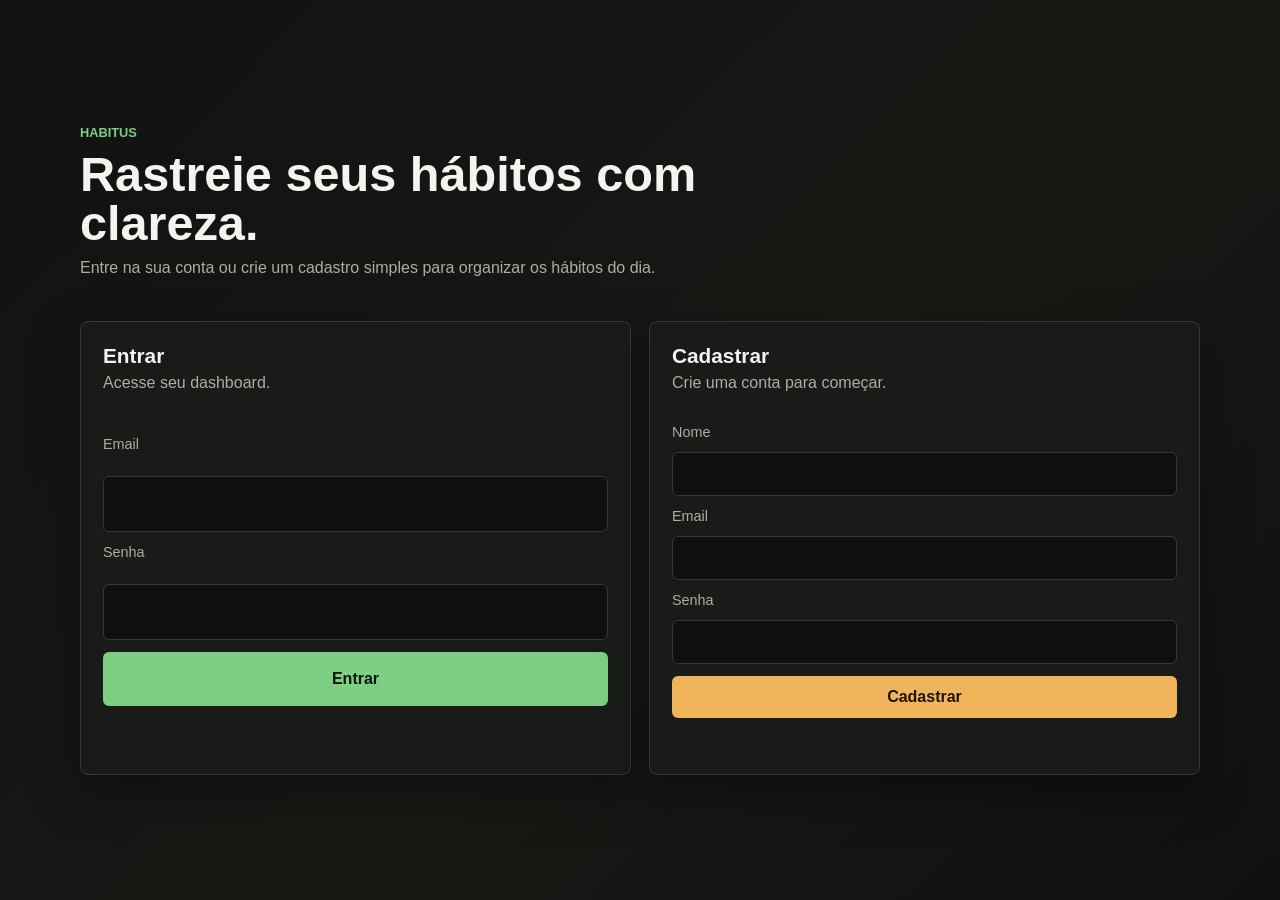
==== Habitus.Frontend/index.html @ 4e9a1e24 "Front-end simples feito" ====
<!DOCTYPE html>
<html lang="pt-BR">
<head>
    <meta charset="UTF-8">
    <meta name="viewport" content="width=device-width, initial-scale=1.0">
    <title>Habitus - Login</title>
    <link rel="stylesheet" href="css/style.css">
</head>
<body class="auth-page">
    <main class="auth-shell">
        <section class="brand-panel">
            <p class="eyebrow">Habitus</p>
            <h1>Rastreie seus hábitos com clareza.</h1>
            <p class="muted">
                Entre na sua conta ou crie um cadastro simples para organizar os hábitos do dia.
            </p>
        </section>

        <section class="auth-grid" aria-label="Acesso ao sistema">
            <form id="loginForm" class="panel form-panel">
                <div class="section-heading">
                    <h2>Entrar</h2>
                    <p>Acesse seu dashboard.</p>
                </div>

                <label for="loginEmail">Email</label>
                <input id="loginEmail" name="email" type="email" autocomplete="email" required>

                <label for="loginSenha">Senha</label>
                <input id="loginSenha" name="senha" type="password" autocomplete="current-password" required>

                <button type="submit">Entrar</button>
                <p id="loginMessage" class="message" role="status"></p>
            </form>

            <form id="registerForm" class="panel form-panel">
                <div class="section-heading">
                    <h2>Cadastrar</h2>
                    <p>Crie uma conta para começar.</p>
                </div>

                <label for="registerNome">Nome</label>
                <input id="registerNome" name="nome" type="text" autocomplete="name" required>

                <label for="registerEmail">Email</label>
                <input id="registerEmail" name="email" type="email" autocomplete="email" required>

                <label for="registerSenha">Senha</label>
                <input id="registerSenha" name="senha" type="password" autocomplete="new-password" required>

                <button type="submit" class="secondary-button">Cadastrar</button>
                <p id="registerMessage" class="message" role="status"></p>
            </form>
        </section>
    </main>

    <script src="js/api.js"></script>
    <script src="js/login.js"></script>
</body>
</html>
---- Habitus.Frontend/css/style.css ----
:root {
    color-scheme: dark;
    --bg: #111211;
    --surface: #1a1c1a;
    --surface-strong: #232620;
    --border: #34382f;
    --text: #f2f4ef;
    --muted: #a9b0a2;
    --accent: #7ccf83;
    --accent-strong: #5bbf65;
    --warning: #f0b45b;
    --danger: #ef6a5f;
    --shadow: rgba(0, 0, 0, 0.35);
}

* {
    box-sizing: border-box;
}

body {
    min-height: 100vh;
    margin: 0;
    background: linear-gradient(135deg, #111211 0%, #171915 55%, #10110f 100%);
    color: var(--text);
    font-family: Arial, Helvetica, sans-serif;
}

.auth-page {
    display: grid;
    place-items: center;
    padding: 32px 18px;
}

.auth-shell,
.dashboard-shell,
.topbar {
    width: min(1120px, 100%);
    margin: 0 auto;
}

.auth-shell {
    display: grid;
    gap: 28px;
}

.brand-panel {
    max-width: 720px;
}

.eyebrow {
    margin: 0 0 10px;
    color: var(--accent);
    font-size: 0.8rem;
    font-weight: 700;
    letter-spacing: 0;
    text-transform: uppercase;
}

h1,
h2,
p {
    margin-top: 0;
}

h1 {
    margin-bottom: 12px;
    font-size: clamp(2rem, 3.8vw, 4rem);
    line-height: 1;
}

h2 {
    margin-bottom: 6px;
    font-size: 1.3rem;
}

.muted,
.section-heading p,
.metric-card span,
.habit-meta {
    color: var(--muted);
}

.auth-grid,
.content-grid,
.metrics-grid {
    display: grid;
    gap: 18px;
}

.auth-grid {
    grid-template-columns: repeat(2, minmax(0, 1fr));
}

.content-grid {
    grid-template-columns: minmax(280px, 380px) minmax(0, 1fr);
    align-items: start;
}

.metrics-grid {
    grid-template-columns: repeat(3, minmax(0, 1fr));
    margin-bottom: 18px;
}

.panel,
.metric-card {
    border: 1px solid var(--border);
    border-radius: 8px;
    background: rgba(26, 28, 26, 0.92);
    box-shadow: 0 18px 50px var(--shadow);
}

.form-panel {
    display: grid;
    gap: 12px;
    padding: 22px;
}

.habits-panel {
    padding: 22px;
}

.section-heading {
    margin-bottom: 4px;
}

.row-heading,
.topbar,
.habit-actions,
.button-row,
.habit-status-row {
    display: flex;
    align-items: center;
    gap: 12px;
}

.row-heading,
.topbar {
    justify-content: space-between;
}

.topbar {
    padding: 28px 18px 18px;
}

.dashboard-shell {
    padding: 0 18px 36px;
}

label {
    color: var(--muted);
    font-size: 0.9rem;
}

input,
textarea {
    width: 100%;
    border: 1px solid var(--border);
    border-radius: 6px;
    background: #10110f;
    color: var(--text);
    font: inherit;
    padding: 12px 13px;
    outline: none;
}

input:focus,
textarea:focus {
    border-color: var(--accent);
    box-shadow: 0 0 0 3px rgba(124, 207, 131, 0.16);
}

button {
    border: 0;
    border-radius: 6px;
    background: var(--accent);
    color: #0d140e;
    cursor: pointer;
    font: inherit;
    font-weight: 700;
    min-height: 42px;
    padding: 10px 16px;
    transition: transform 0.16s ease, background 0.16s ease, border-color 0.16s ease;
}

button:hover {
    background: var(--accent-strong);
    transform: translateY(-1px);
}

button:disabled {
    cursor: wait;
    opacity: 0.7;
    transform: none;
}

.secondary-button {
    background: var(--warning);
    color: #1d1305;
}

.secondary-button:hover {
    background: #d9993d;
}

.ghost-button {
    border: 1px solid var(--border);
    background: transparent;
    color: var(--text);
}

.ghost-button:hover {
    border-color: var(--accent);
    background: rgba(124, 207, 131, 0.08);
}

.danger-button {
    background: transparent;
    border: 1px solid rgba(239, 106, 95, 0.55);
    color: #ffb7b0;
}

.danger-button:hover {
    background: rgba(239, 106, 95, 0.12);
}

.message {
    min-height: 22px;
    margin: 0;
    color: var(--muted);
    font-size: 0.92rem;
}

.message.success {
    color: var(--accent);
}

.message.error {
    color: #ff9d95;
}

.metric-card {
    display: grid;
    gap: 8px;
    padding: 18px;
}

.metric-card strong {
    font-size: 2rem;
}

.habits-list {
    display: grid;
    gap: 12px;
}

.habit-card {
    border: 1px solid var(--border);
    border-radius: 8px;
    background: var(--surface-strong);
    padding: 16px;
}

.habit-card.done {
    border-color: rgba(124, 207, 131, 0.52);
}

.habit-title {
    display: flex;
    justify-content: space-between;
    gap: 12px;
    margin-bottom: 8px;
}

.habit-title h3 {
    margin: 0;
    font-size: 1.05rem;
}

.status-pill {
    align-self: flex-start;
    border-radius: 999px;
    background: rgba(240, 180, 91, 0.14);
    color: #f8d39d;
    font-size: 0.78rem;
    padding: 5px 9px;
    white-space: nowrap;
}

.habit-card.done .status-pill {
    background: rgba(124, 207, 131, 0.14);
    color: #b9f2bd;
}

.habit-description {
    margin-bottom: 12px;
    color: #dce1d7;
}

.habit-actions {
    flex-wrap: wrap;
    justify-content: flex-end;
    margin-top: 14px;
}

.habit-actions button,
.button-row button {
    min-height: 38px;
}

.empty-state {
    border: 1px dashed var(--border);
    border-radius: 8px;
    color: var(--muted);
    padding: 28px;
    text-align: center;
}

.hidden {
    display: none;
}

@media (max-width: 820px) {
    .auth-grid,
    .content-grid,
    .metrics-grid {
        grid-template-columns: 1fr;
    }

    .topbar {
        align-items: flex-start;
        flex-direction: column;
    }

    .row-heading {
        align-items: flex-start;
        flex-direction: column;
    }
}
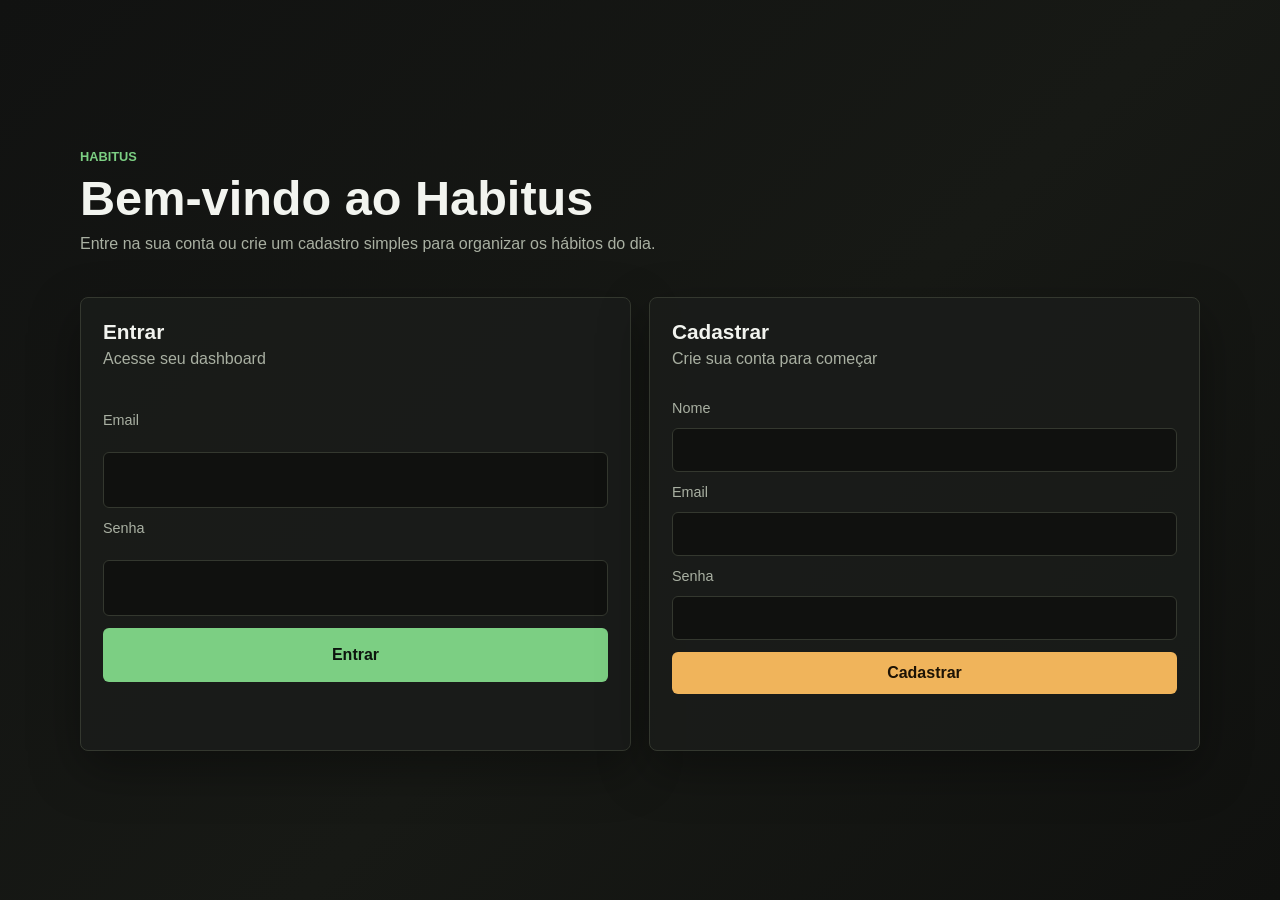
==== commit 55e1e61f: "ajusta tela inicial do frontend" ====
--- a/Habitus.Frontend/index.html
+++ b/Habitus.Frontend/index.html
@@ -10,7 +10,7 @@
     <main class="auth-shell">
         <section class="brand-panel">
             <p class="eyebrow">Habitus</p>
-            <h1>Rastreie seus hábitos com clareza.</h1>
+            <h1>Bem-vindo ao Habitus</h1>
             <p class="muted">
                 Entre na sua conta ou crie um cadastro simples para organizar os hábitos do dia.
             </p>
@@ -20,7 +20,7 @@
             <form id="loginForm" class="panel form-panel">
                 <div class="section-heading">
                     <h2>Entrar</h2>
-                    <p>Acesse seu dashboard.</p>
+                    <p>Acesse seu dashboard</p>
                 </div>
 
                 <label for="loginEmail">Email</label>
@@ -36,7 +36,7 @@
             <form id="registerForm" class="panel form-panel">
                 <div class="section-heading">
                     <h2>Cadastrar</h2>
-                    <p>Crie uma conta para começar.</p>
+                    <p>Crie sua conta para começar</p>
                 </div>
 
                 <label for="registerNome">Nome</label>
